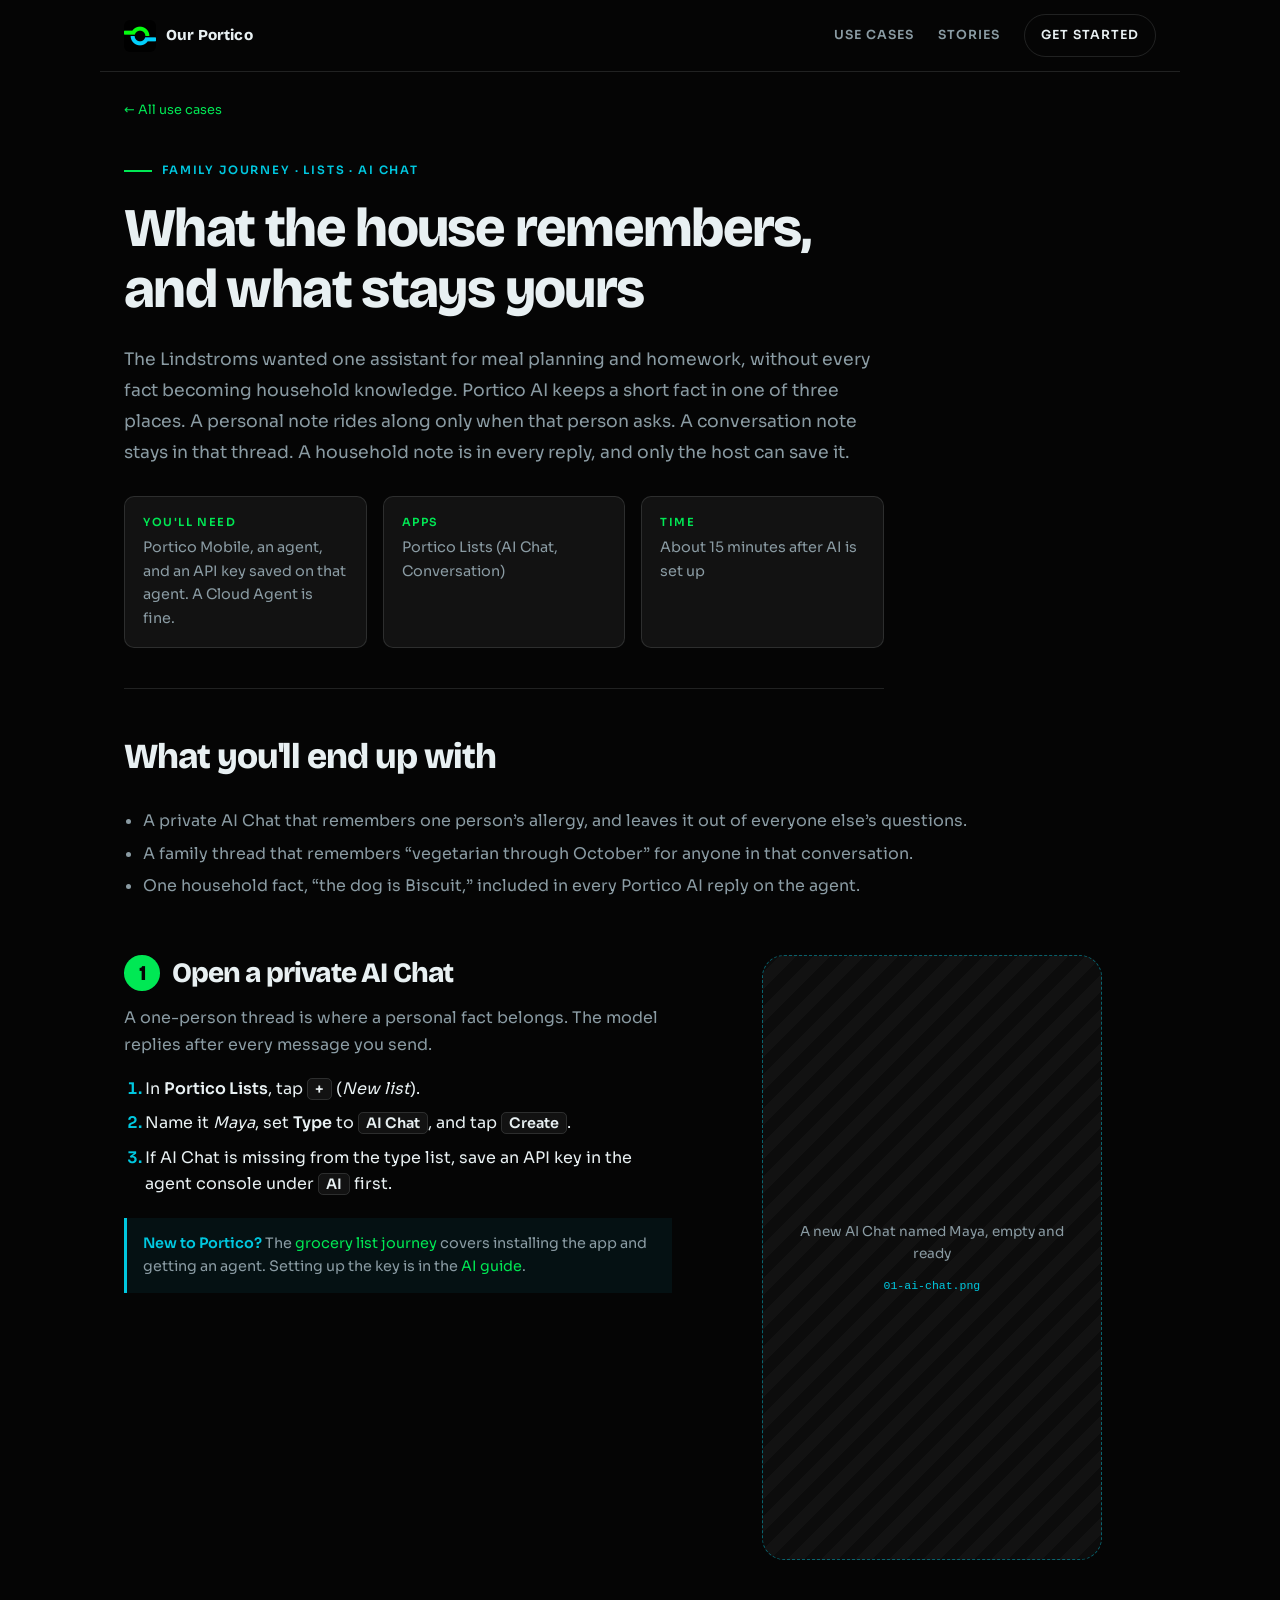
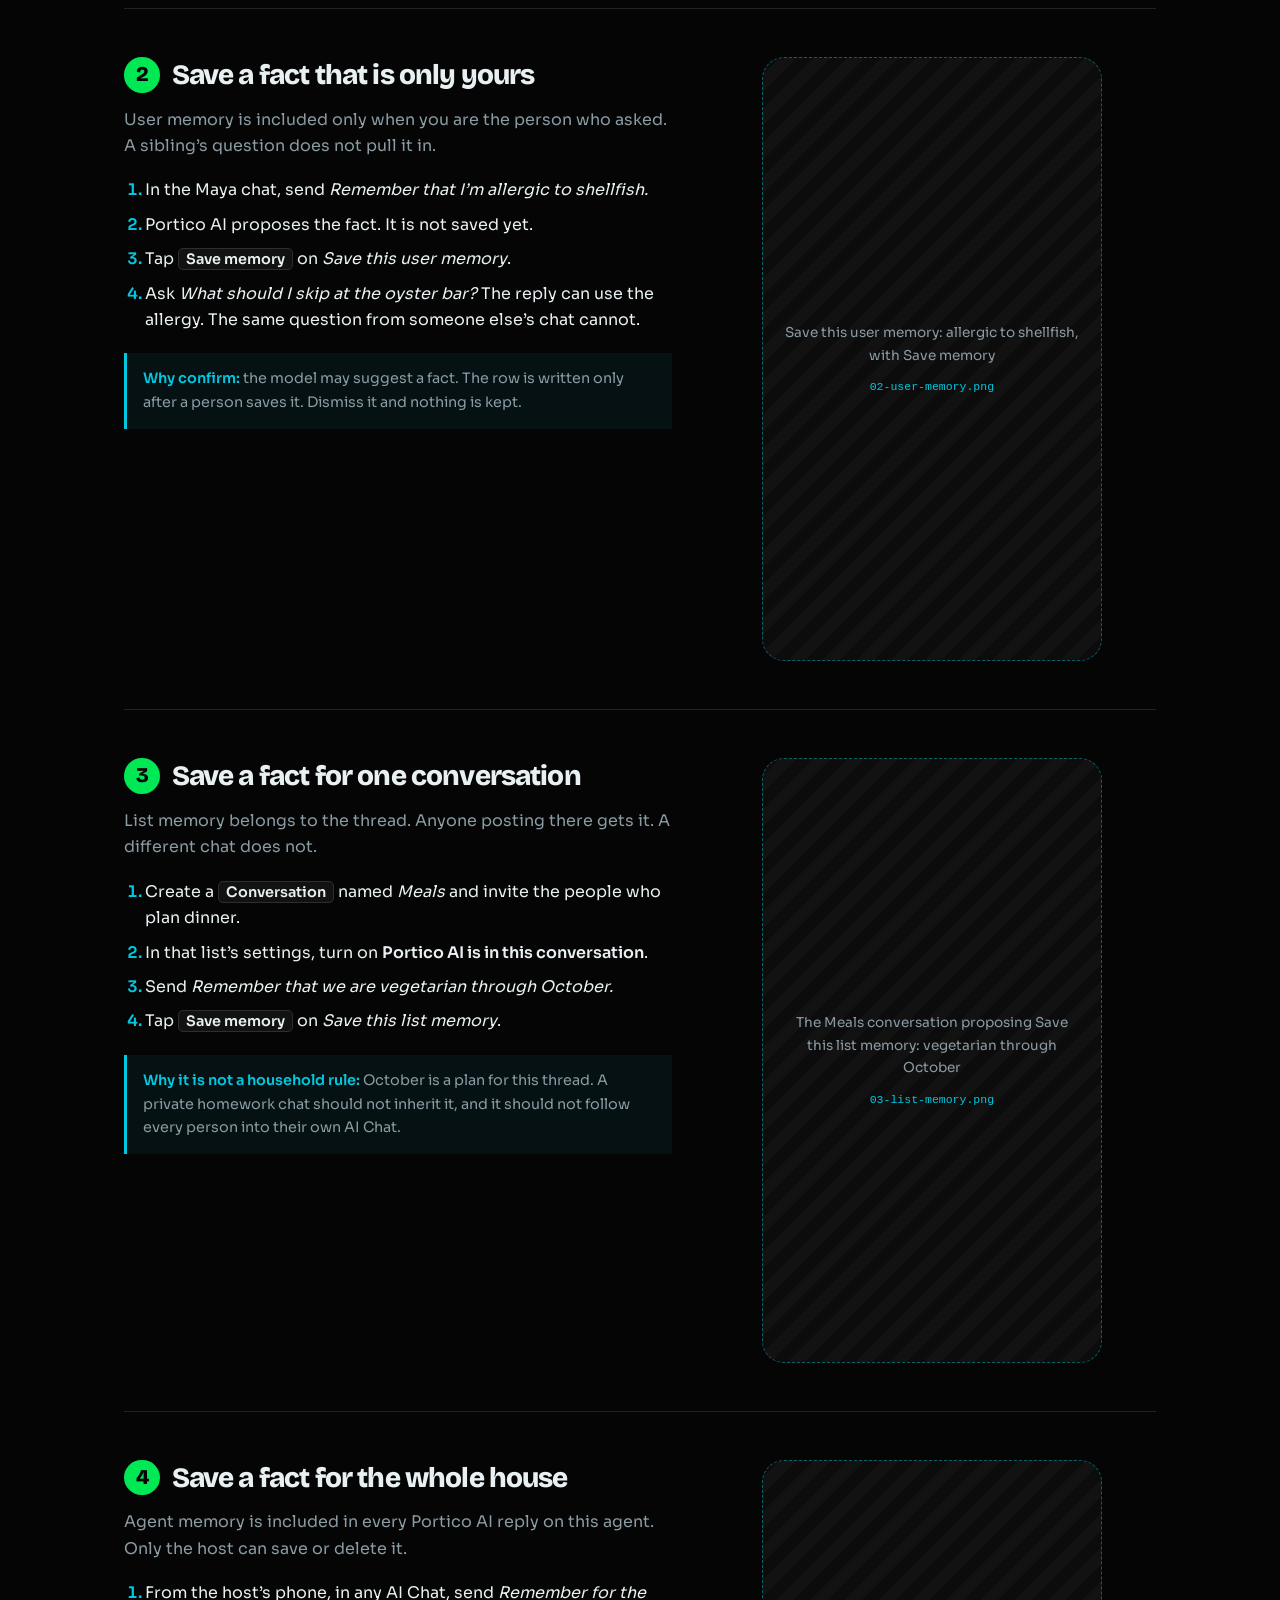
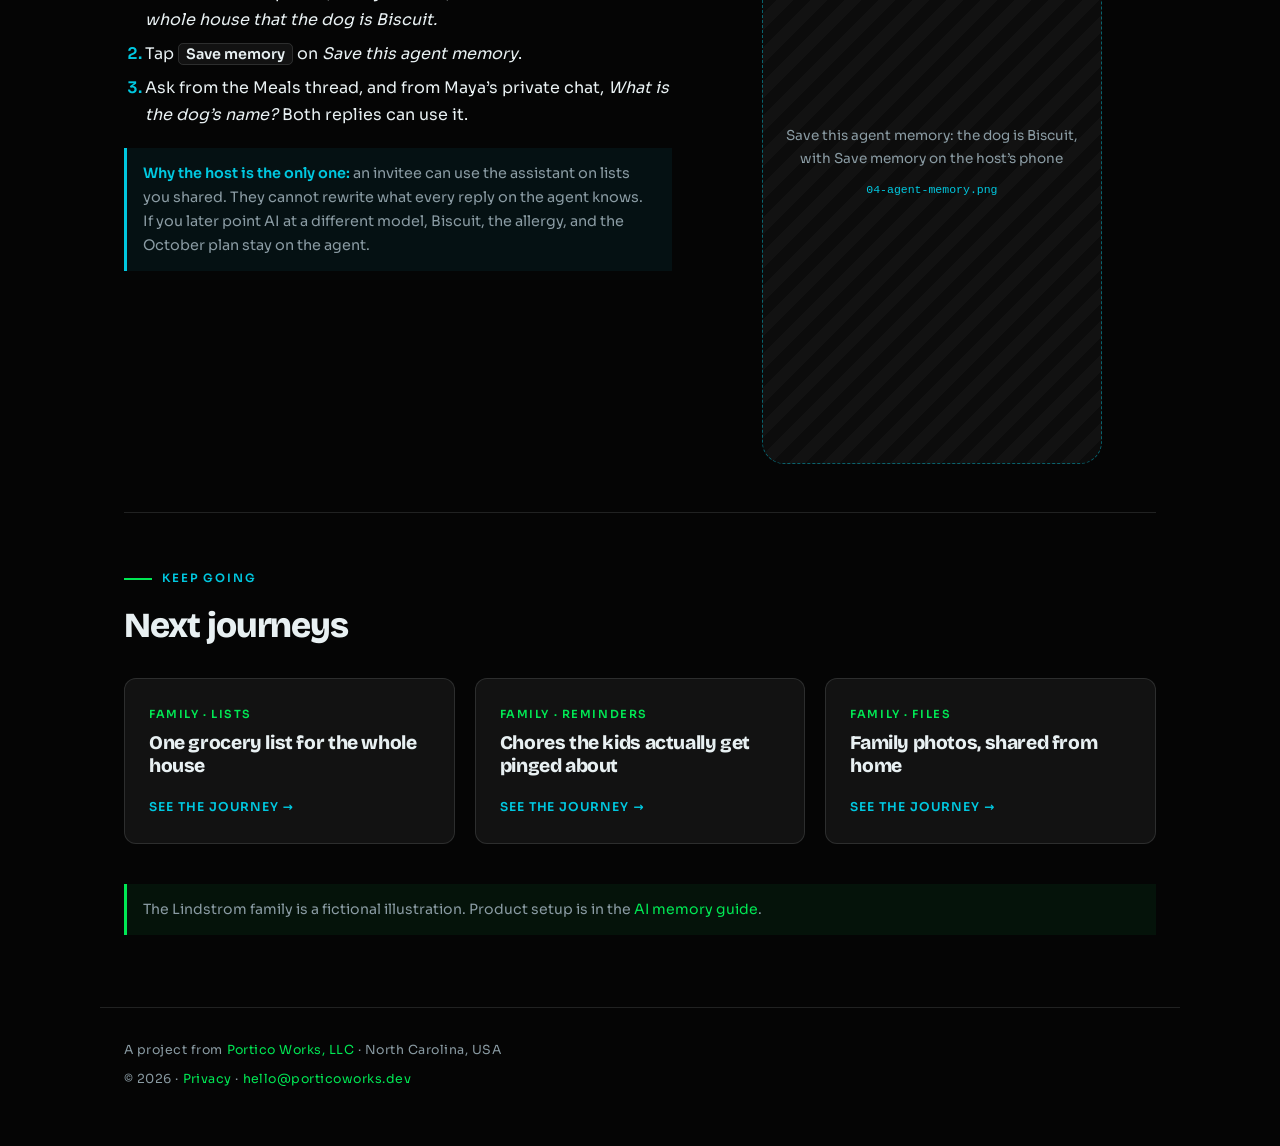
==== journeys/ai-memory/index.html @ cf373466 "Add AI memory journey and update index with new use case details - Introduced a new journey page for" ====
<!doctype html>
<html lang="en">
  <head>
    <meta charset="utf-8">
    <meta name="viewport" content="width=device-width, initial-scale=1, viewport-fit=cover">
    <meta name="description" content="How the Lindstroms keep Portico AI memory in three places: a fact for one person, a fact for one conversation, and a fact for the whole household.">
    <meta name="theme-color" content="#050505">
    <meta property="og:title" content="What the house remembers, and what stays yours — Our Portico">
    <meta property="og:url" content="https://ourportico.com/journeys/ai-memory/">
    <meta property="og:image" content="https://ourportico.com/logo.png">
    <title>What the house remembers, and what stays yours — Our Portico</title>
    <link rel="icon" href="../../favicon.ico" sizes="32x32">
    <link rel="icon" href="../../favicon.svg" type="image/svg+xml">
    <link rel="apple-touch-icon" href="../../apple-touch-icon.png" sizes="180x180">
    <link rel="stylesheet" href="../../styles.css">
    <link rel="preconnect" href="https://fonts.googleapis.com">
    <link rel="preconnect" href="https://fonts.gstatic.com" crossorigin>
    <link href="https://fonts.googleapis.com/css2?family=Bricolage+Grotesque:opsz,wght@12..96,600;12..96,800&family=Sora:wght@400;500;600&display=swap" rel="stylesheet">
  </head>
  <body>
    <header class="site-header">
      <div class="brand-cluster">
        <a class="wordmark-logo" href="https://api.porticoworks.dev/app/#/login" aria-label="Sign in to Portico">
          <img class="brand-logo" src="../../logo.png" width="32" height="32" alt="">
        </a>
        <a class="wordmark" href="../../" aria-label="Our Portico">
          <span>Our Portico</span>
        </a>
      </div>
      <nav aria-label="Main navigation">
        <a href="../../#uses">Use cases</a>
        <a href="../../#stories">Stories</a>
        <a class="nav-cta" href="https://web.porticoworks.dev/start/">Get started</a>
      </nav>
    </header>

    <main id="top">
      <p class="crumb"><a class="text-link" href="../../#uses">← All use cases</a></p>

      <section class="journey-hero" aria-labelledby="journey-title">
        <p class="eyebrow">Family journey · Lists · AI Chat</p>
        <h1 id="journey-title">What the house remembers, and what stays yours</h1>
        <p class="hero-lede">
          The Lindstroms wanted one assistant for meal planning and homework, without every fact becoming household
          knowledge. Portico AI keeps a short fact in one of three places. A personal note rides along only when that
          person asks. A conversation note stays in that thread. A household note is in every reply, and only the host
          can save it.
        </p>
        <ul class="journey-facts">
          <li><strong>You'll need</strong>Portico Mobile, an agent, and an API key saved on that agent. A Cloud Agent is fine.</li>
          <li><strong>Apps</strong>Portico Lists (AI Chat, Conversation)</li>
          <li><strong>Time</strong>About 15 minutes after AI is set up</li>
        </ul>
      </section>

      <section class="journey-outcome" aria-labelledby="outcome-title">
        <h2 id="outcome-title">What you'll end up with</h2>
        <ul>
          <li>A private AI Chat that remembers one person’s allergy, and leaves it out of everyone else’s questions.</li>
          <li>A family thread that remembers “vegetarian through October” for anyone in that conversation.</li>
          <li>One household fact, “the dog is Biscuit,” included in every Portico AI reply on the agent.</li>
        </ul>
      </section>

      <ol class="journey-steps">
        <li class="step">
          <div class="step-grid">
            <div>
              <h2>Open a private AI Chat</h2>
              <p class="step-why">A one-person thread is where a personal fact belongs. The model replies after every message you send.</p>
              <ol class="how">
                <li>In <strong>Portico Lists</strong>, tap <span class="ui">+</span> (<em>New list</em>).</li>
                <li>Name it <em>Maya</em>, set <strong>Type</strong> to <span class="ui">AI Chat</span>, and tap <span class="ui">Create</span>.</li>
                <li>If AI Chat is missing from the type list, save an API key in the agent console under <span class="ui">AI</span> first.</li>
              </ol>
              <p class="tip"><strong>New to Portico?</strong> The <a class="text-link" href="../grocery-list/">grocery list journey</a> covers installing the app and getting an agent. Setting up the key is in the <a class="text-link" href="https://web.porticoworks.dev/guides/#ai">AI guide</a>.</p>
            </div>
            <div class="shots">
              <figure class="shot" data-shot="01-ai-chat.png">
                <div class="shot-frame"><span class="shot-label">A new AI Chat named Maya, empty and ready</span><code>01-ai-chat.png</code></div>
              </figure>
            </div>
          </div>
        </li>

        <li class="step">
          <div class="step-grid">
            <div>
              <h2>Save a fact that is only yours</h2>
              <p class="step-why">User memory is included only when you are the person who asked. A sibling’s question does not pull it in.</p>
              <ol class="how">
                <li>In the Maya chat, send <em>Remember that I’m allergic to shellfish.</em></li>
                <li>Portico AI proposes the fact. It is not saved yet.</li>
                <li>Tap <span class="ui">Save memory</span> on <em>Save this user memory</em>.</li>
                <li>Ask <em>What should I skip at the oyster bar?</em> The reply can use the allergy. The same question from someone else’s chat cannot.</li>
              </ol>
              <p class="tip"><strong>Why confirm:</strong> the model may suggest a fact. The row is written only after a person saves it. Dismiss it and nothing is kept.</p>
            </div>
            <div class="shots">
              <figure class="shot" data-shot="02-user-memory.png">
                <div class="shot-frame"><span class="shot-label">Save this user memory: allergic to shellfish, with Save memory</span><code>02-user-memory.png</code></div>
              </figure>
            </div>
          </div>
        </li>

        <li class="step">
          <div class="step-grid">
            <div>
              <h2>Save a fact for one conversation</h2>
              <p class="step-why">List memory belongs to the thread. Anyone posting there gets it. A different chat does not.</p>
              <ol class="how">
                <li>Create a <span class="ui">Conversation</span> named <em>Meals</em> and invite the people who plan dinner.</li>
                <li>In that list’s settings, turn on <strong>Portico AI is in this conversation</strong>.</li>
                <li>Send <em>Remember that we are vegetarian through October.</em></li>
                <li>Tap <span class="ui">Save memory</span> on <em>Save this list memory</em>.</li>
              </ol>
              <p class="tip"><strong>Why it is not a household rule:</strong> October is a plan for this thread. A private homework chat should not inherit it, and it should not follow every person into their own AI Chat.</p>
            </div>
            <div class="shots">
              <figure class="shot" data-shot="03-list-memory.png">
                <div class="shot-frame"><span class="shot-label">The Meals conversation proposing Save this list memory: vegetarian through October</span><code>03-list-memory.png</code></div>
              </figure>
            </div>
          </div>
        </li>

        <li class="step">
          <div class="step-grid">
            <div>
              <h2>Save a fact for the whole house</h2>
              <p class="step-why">Agent memory is included in every Portico AI reply on this agent. Only the host can save or delete it.</p>
              <ol class="how">
                <li>From the host’s phone, in any AI Chat, send <em>Remember for the whole house that the dog is Biscuit.</em></li>
                <li>Tap <span class="ui">Save memory</span> on <em>Save this agent memory</em>.</li>
                <li>Ask from the Meals thread, and from Maya’s private chat, <em>What is the dog’s name?</em> Both replies can use it.</li>
              </ol>
              <p class="tip"><strong>Why the host is the only one:</strong> an invitee can use the assistant on lists you shared. They cannot rewrite what every reply on the agent knows. If you later point AI at a different model, Biscuit, the allergy, and the October plan stay on the agent.</p>
            </div>
            <div class="shots">
              <figure class="shot" data-shot="04-agent-memory.png">
                <div class="shot-frame"><span class="shot-label">Save this agent memory: the dog is Biscuit, with Save memory on the host’s phone</span><code>04-agent-memory.png</code></div>
              </figure>
            </div>
          </div>
        </li>
      </ol>

      <section class="journey-more" aria-labelledby="more-title">
        <p class="section-kicker">Keep going</p>
        <h2 id="more-title">Next journeys</h2>
        <div class="uses-grid">
          <a class="use-card" href="../grocery-list/">
            <p class="use-tag">Family · Lists</p>
            <h4>One grocery list for the whole house</h4>
            <span class="use-link">See the journey →</span>
          </a>
          <a class="use-card" href="../chores/">
            <p class="use-tag">Family · Reminders</p>
            <h4>Chores the kids actually get pinged about</h4>
            <span class="use-link">See the journey →</span>
          </a>
          <a class="use-card" href="../family-photos/">
            <p class="use-tag">Family · Files</p>
            <h4>Family photos, shared from home</h4>
            <span class="use-link">See the journey →</span>
          </a>
        </div>
        <p class="disclaimer" role="note">The Lindstrom family is a fictional illustration. Product setup is in the <a class="text-link" href="https://web.porticoworks.dev/guides/#memory">AI memory guide</a>.</p>
      </section>
    </main>

    <footer class="site-footer">
      <p>A project from <a class="text-link" href="https://porticoworks.dev/">Portico Works, LLC</a> · North Carolina, USA</p>
      <p>
        © <span id="year">2026</span>
        · <a class="text-link" href="https://porticoworks.dev/privacy">Privacy</a>
        · <a class="text-link" href="mailto:hello@porticoworks.dev">hello@porticoworks.dev</a>
      </p>
    </footer>

    <script src="../journey.js"></script>
  </body>
</html>
---- styles.css ----
:root {
  --ink: #e8f0f2;
  --muted: #8a9ba3;
  --deep: #050505;
  --surface: #0c0c0c;
  --panel: #121212;
  --green: #00e854;
  --cyan: #00c8e0;
  --line: rgba(232, 240, 242, 0.12);
}

* { box-sizing: border-box; }
html { scroll-behavior: smooth; }
body {
  margin: 0;
  color: var(--ink);
  background: var(--deep);
  font-family: Sora, system-ui, sans-serif;
  font-size: 16px;
  line-height: 1.65;
}
a { color: inherit; }
strong { color: var(--ink); font-weight: 600; }

.site-header {
  max-width: 1080px;
  margin-inline: auto;
  min-height: 72px;
  display: flex;
  align-items: center;
  justify-content: space-between;
  padding: 0 24px;
  border-bottom: 1px solid var(--line);
}
.brand-cluster {
  display: inline-flex;
  align-items: center;
  gap: 10px;
}
.wordmark-logo {
  display: inline-flex;
  border-radius: 6px;
  text-decoration: none;
}
.wordmark-logo:focus-visible {
  outline: 2px solid var(--cyan);
  outline-offset: 2px;
}
.wordmark {
  display: inline-flex;
  align-items: center;
  gap: 10px;
  font-family: "Bricolage Grotesque", Sora, sans-serif;
  font-weight: 800;
  font-size: .95rem;
  letter-spacing: .01em;
  text-decoration: none;
}
.wordmark:hover span {
  color: var(--cyan);
}
.brand-logo {
  display: block;
  border-radius: 6px;
  flex-shrink: 0;
}
nav {
  display: flex;
  align-items: center;
  gap: 24px;
}
nav a {
  font-size: .78rem;
  font-weight: 600;
  letter-spacing: .08em;
  text-decoration: none;
  text-transform: uppercase;
  color: var(--muted);
}
nav a:hover, nav a:focus-visible { color: var(--green); }
.nav-cta {
  padding: 10px 16px;
  border: 1px solid var(--line);
  border-radius: 100px;
  color: var(--ink);
}
.nav-cta:hover, .nav-cta:focus-visible {
  border-color: var(--cyan);
  color: var(--cyan);
}

main {
  max-width: 1080px;
  margin-inline: auto;
  padding: 0 24px 72px;
}

.hero {
  max-width: 720px;
  padding: 64px 0 56px;
  border-bottom: 1px solid var(--line);
}
.eyebrow, .section-kicker {
  margin: 0 0 18px;
  font-size: .72rem;
  font-weight: 600;
  letter-spacing: .16em;
  text-transform: uppercase;
  color: var(--cyan);
}
.eyebrow::before, .section-kicker::before {
  content: "";
  display: inline-block;
  width: 28px;
  margin-right: 10px;
  border-top: 2px solid var(--green);
  vertical-align: middle;
}
h1, h2, h3 {
  font-family: "Bricolage Grotesque", Sora, sans-serif;
  font-weight: 800;
  line-height: 1.12;
  letter-spacing: -.03em;
}
h1 {
  margin: 0 0 24px;
  font-size: clamp(2.2rem, 5vw, 3.4rem);
}
h2 {
  margin: 0 0 32px;
  font-size: clamp(1.6rem, 3vw, 2.2rem);
}
.hero-lede {
  margin: 0 0 20px;
  color: var(--muted);
  font-size: 1.08rem;
  line-height: 1.8;
}
.disclaimer {
  margin: 0;
  padding: 14px 16px;
  border-left: 3px solid var(--green);
  background: rgba(0, 232, 84, 0.06);
  color: var(--muted);
  font-size: .88rem;
}

.architecture {
  padding: 72px 0;
  border-bottom: 1px solid var(--line);
}
.arch-intro {
  max-width: 720px;
  margin: -12px 0 32px;
  color: var(--muted);
  font-size: 1.08rem;
  line-height: 1.8;
}
.arch-art {
  display: grid;
  grid-template-columns: repeat(2, 1fr);
  gap: 20px;
  margin-bottom: 20px;
}
.arch-art figure {
  margin: 0;
}
.arch-art img {
  display: block;
  width: 100%;
  height: auto;
  border-radius: 12px;
}
.arch-art figcaption {
  margin-top: 10px;
  color: var(--muted);
  font-size: .88rem;
}
.arch-grid {
  display: grid;
  grid-template-columns: repeat(3, 1fr);
  gap: 20px;
}
.arch-more {
  margin: 28px 0 0;
}
.arch-card {
  padding: 28px 24px;
  background: var(--panel);
  border: 1px solid var(--line);
  border-radius: 12px;
}
.arch-label {
  margin: 0 0 8px;
  font-size: .72rem;
  font-weight: 600;
  letter-spacing: .14em;
  text-transform: uppercase;
  color: var(--green);
}
.arch-card h3 {
  margin: 0 0 12px;
  font-size: 1.25rem;
}
.arch-card p {
  margin: 0;
  color: var(--muted);
  font-size: .95rem;
}
.arch-card p + p {
  margin-top: 0.75rem;
}

.stories {
  padding: 72px 0;
}
.story-card {
  margin-bottom: 32px;
  padding: 36px 32px;
  background: var(--surface);
  border: 1px solid var(--line);
  border-radius: 16px;
}
.story-card:last-child { margin-bottom: 0; }
.story-app {
  margin: 0 0 10px;
  font-size: .72rem;
  font-weight: 600;
  letter-spacing: .14em;
  text-transform: uppercase;
  color: var(--cyan);
}
.story-header h3 {
  margin: 0 0 24px;
  font-size: clamp(1.3rem, 2.5vw, 1.75rem);
  max-width: 36ch;
}
.story-quote {
  margin: 0;
  padding: 0;
  border: none;
}
.story-quote p {
  margin: 0 0 1.1rem;
  color: var(--muted);
  font-size: 1.02rem;
  line-height: 1.8;
}
.story-quote p:last-child { margin-bottom: 0; }
.story-meta {
  display: flex;
  flex-wrap: wrap;
  gap: 8px 24px;
  margin-top: 28px;
  padding-top: 20px;
  border-top: 1px solid var(--line);
  font-size: .75rem;
  letter-spacing: .04em;
  color: var(--muted);
  opacity: .85;
}

.closing-cta {
  max-width: 640px;
  padding: 56px 0 0;
  border-top: 1px solid var(--line);
}
.closing-cta p {
  margin: 0 0 28px;
  color: var(--muted);
  font-size: 1.05rem;
}
.cta-actions {
  display: flex;
  flex-wrap: wrap;
  gap: 16px 20px;
}
.button {
  display: inline-flex;
  align-items: center;
  justify-content: center;
  min-height: 48px;
  padding: 12px 22px;
  border-radius: 4px;
  font-size: .76rem;
  font-weight: 600;
  letter-spacing: .08em;
  text-decoration: none;
  text-transform: uppercase;
  transition: transform .2s ease, background .2s ease, color .2s ease, border-color .2s ease;
}
.button:hover, .button:focus-visible { transform: translateY(-2px); }
.button-primary {
  color: var(--deep);
  background: var(--green);
}
.button-primary:hover { background: var(--cyan); }
.button-light {
  border: 1px solid var(--cyan);
  color: var(--cyan);
}
.button-light:hover {
  color: var(--deep);
  background: var(--cyan);
}

.site-footer {
  max-width: 1080px;
  margin-inline: auto;
  padding: 32px 24px 48px;
  border-top: 1px solid var(--line);
  font-size: .78rem;
  letter-spacing: .04em;
  color: var(--muted);
}
.site-footer p { margin: 0 0 8px; }
.text-link {
  color: var(--green);
  text-decoration: none;
  text-underline-offset: 3px;
}
.text-link:hover, .text-link:focus-visible { color: var(--cyan); }

.uses {
  padding: 72px 0;
  border-bottom: 1px solid var(--line);
}
.uses-intro {
  max-width: 640px;
  margin: -12px 0 40px;
  color: var(--muted);
}
.uses-group + .uses-group { margin-top: 48px; }
.uses-group-title {
  margin: 0 0 18px;
  font-size: 1.2rem;
  letter-spacing: -.01em;
}
.uses-grid {
  display: grid;
  grid-template-columns: repeat(3, 1fr);
  gap: 20px;
}
.use-card {
  display: flex;
  flex-direction: column;
  padding: 26px 24px;
  background: var(--panel);
  border: 1px solid var(--line);
  border-radius: 12px;
  text-decoration: none;
  transition: border-color .2s ease, transform .2s ease;
}
.use-card:hover, .use-card:focus-visible {
  border-color: var(--cyan);
  transform: translateY(-2px);
}
.use-card .use-tag {
  margin: 0 0 8px;
  font-size: .7rem;
  font-weight: 600;
  letter-spacing: .14em;
  text-transform: uppercase;
  color: var(--green);
}
.use-card h4 {
  margin: 0 0 10px;
  font-family: "Bricolage Grotesque", Sora, sans-serif;
  font-size: 1.2rem;
  font-weight: 800;
  line-height: 1.2;
  letter-spacing: -.02em;
}
.use-card p {
  margin: 0 0 16px;
  color: var(--muted);
  font-size: .93rem;
}
.use-needs {
  margin-top: auto !important;
  font-size: .78rem !important;
  opacity: .85;
}
.use-link {
  margin-top: 10px;
  font-size: .76rem;
  font-weight: 600;
  letter-spacing: .08em;
  text-transform: uppercase;
  color: var(--cyan);
}

.stories-disclaimer { margin: -12px 0 32px; }

/* Journey pages */
.crumb {
  margin: 28px 0 0;
  font-size: .8rem;
}
.journey-hero {
  max-width: 760px;
  padding: 40px 0 40px;
  border-bottom: 1px solid var(--line);
}
.journey-facts {
  display: grid;
  grid-template-columns: repeat(3, 1fr);
  gap: 16px;
  margin: 28px 0 0;
  padding: 0;
  list-style: none;
}
.journey-facts li {
  padding: 16px 18px;
  background: var(--panel);
  border: 1px solid var(--line);
  border-radius: 10px;
  font-size: .9rem;
  color: var(--muted);
}
.journey-facts strong {
  display: block;
  margin-bottom: 4px;
  font-size: .7rem;
  letter-spacing: .14em;
  text-transform: uppercase;
  color: var(--green);
}
.journey-outcome {
  padding: 48px 0 8px;
}
.journey-outcome ul {
  margin: 0;
  padding-left: 1.2rem;
  color: var(--muted);
}
.journey-outcome li + li { margin-top: 6px; }
.journey-steps {
  margin: 0;
  padding: 0;
  list-style: none;
  counter-reset: step;
}
.step {
  padding: 48px 0;
  border-bottom: 1px solid var(--line);
  counter-increment: step;
}
.step:last-child { border-bottom: none; }
.step-grid {
  display: grid;
  grid-template-columns: 1.1fr .9fr;
  gap: 36px;
  align-items: start;
}
.step h2 {
  margin: 0 0 14px;
  font-size: clamp(1.35rem, 2.6vw, 1.75rem);
}
.step h2::before {
  content: counter(step);
  display: inline-flex;
  align-items: center;
  justify-content: center;
  width: 1.7em;
  height: 1.7em;
  margin-right: 12px;
  border-radius: 50%;
  background: var(--green);
  color: var(--deep);
  font-size: .75em;
  vertical-align: .12em;
}
.step-why {
  margin: 0 0 18px;
  color: var(--muted);
}
.how {
  margin: 0;
  padding-left: 1.3rem;
}
.how li { margin-bottom: 8px; }
.how li::marker { color: var(--cyan); font-weight: 600; }
.ui {
  padding: 1px 7px;
  border: 1px solid var(--line);
  border-radius: 5px;
  background: var(--panel);
  color: var(--ink);
  font-size: .9em;
  font-weight: 600;
  white-space: nowrap;
}
.tip {
  margin: 20px 0 0;
  padding: 14px 16px;
  border-left: 3px solid var(--cyan);
  background: rgba(0, 200, 224, 0.06);
  color: var(--muted);
  font-size: .9rem;
}
.tip strong { color: var(--cyan); }
.shots {
  display: grid;
  gap: 18px;
}
.shot {
  margin: 0;
  max-width: 340px;
  justify-self: center;
  width: 100%;
}
.shot.wide { max-width: none; }
.shot-frame {
  display: flex;
  flex-direction: column;
  align-items: center;
  justify-content: center;
  gap: 10px;
  aspect-ratio: 9 / 16;
  padding: 20px;
  border: 1px dashed rgba(0, 200, 224, 0.45);
  border-radius: 22px;
  background: repeating-linear-gradient(135deg, var(--surface), var(--surface) 12px, var(--panel) 12px, var(--panel) 24px);
  text-align: center;
  color: var(--muted);
  font-size: .85rem;
}
.shot.wide .shot-frame { aspect-ratio: 16 / 10; border-radius: 12px; }
.shot-frame code {
  font-size: .72rem;
  color: var(--cyan);
}
.shot-img {
  display: block;
  width: 100%;
  height: auto;
  border: 1px solid var(--line);
  border-radius: 22px;
}
.shot.wide .shot-img { border-radius: 12px; }
.shot figcaption {
  margin-top: 8px;
  color: var(--muted);
  font-size: .8rem;
  text-align: center;
}
.journey-more {
  padding: 56px 0 0;
  border-top: 1px solid var(--line);
}
.journey-more .uses-grid { margin-bottom: 40px; }

@media (max-width: 860px) {
  .arch-grid { grid-template-columns: 1fr; }
  .arch-art { grid-template-columns: 1fr; }
  .uses-grid { grid-template-columns: 1fr; }
  .step-grid { grid-template-columns: 1fr; }
  .journey-facts { grid-template-columns: 1fr; }
}

@media (max-width: 640px) {
  nav a:not(.nav-cta) { display: none; }
  .hero { padding-top: 48px; }
  .story-card { padding: 28px 22px; }
  .cta-actions { flex-direction: column; align-items: stretch; }
  .button { justify-content: center; }
}

@media (prefers-reduced-motion: reduce) {
  html { scroll-behavior: auto; }
  .button, .use-card { transition: none; }
}
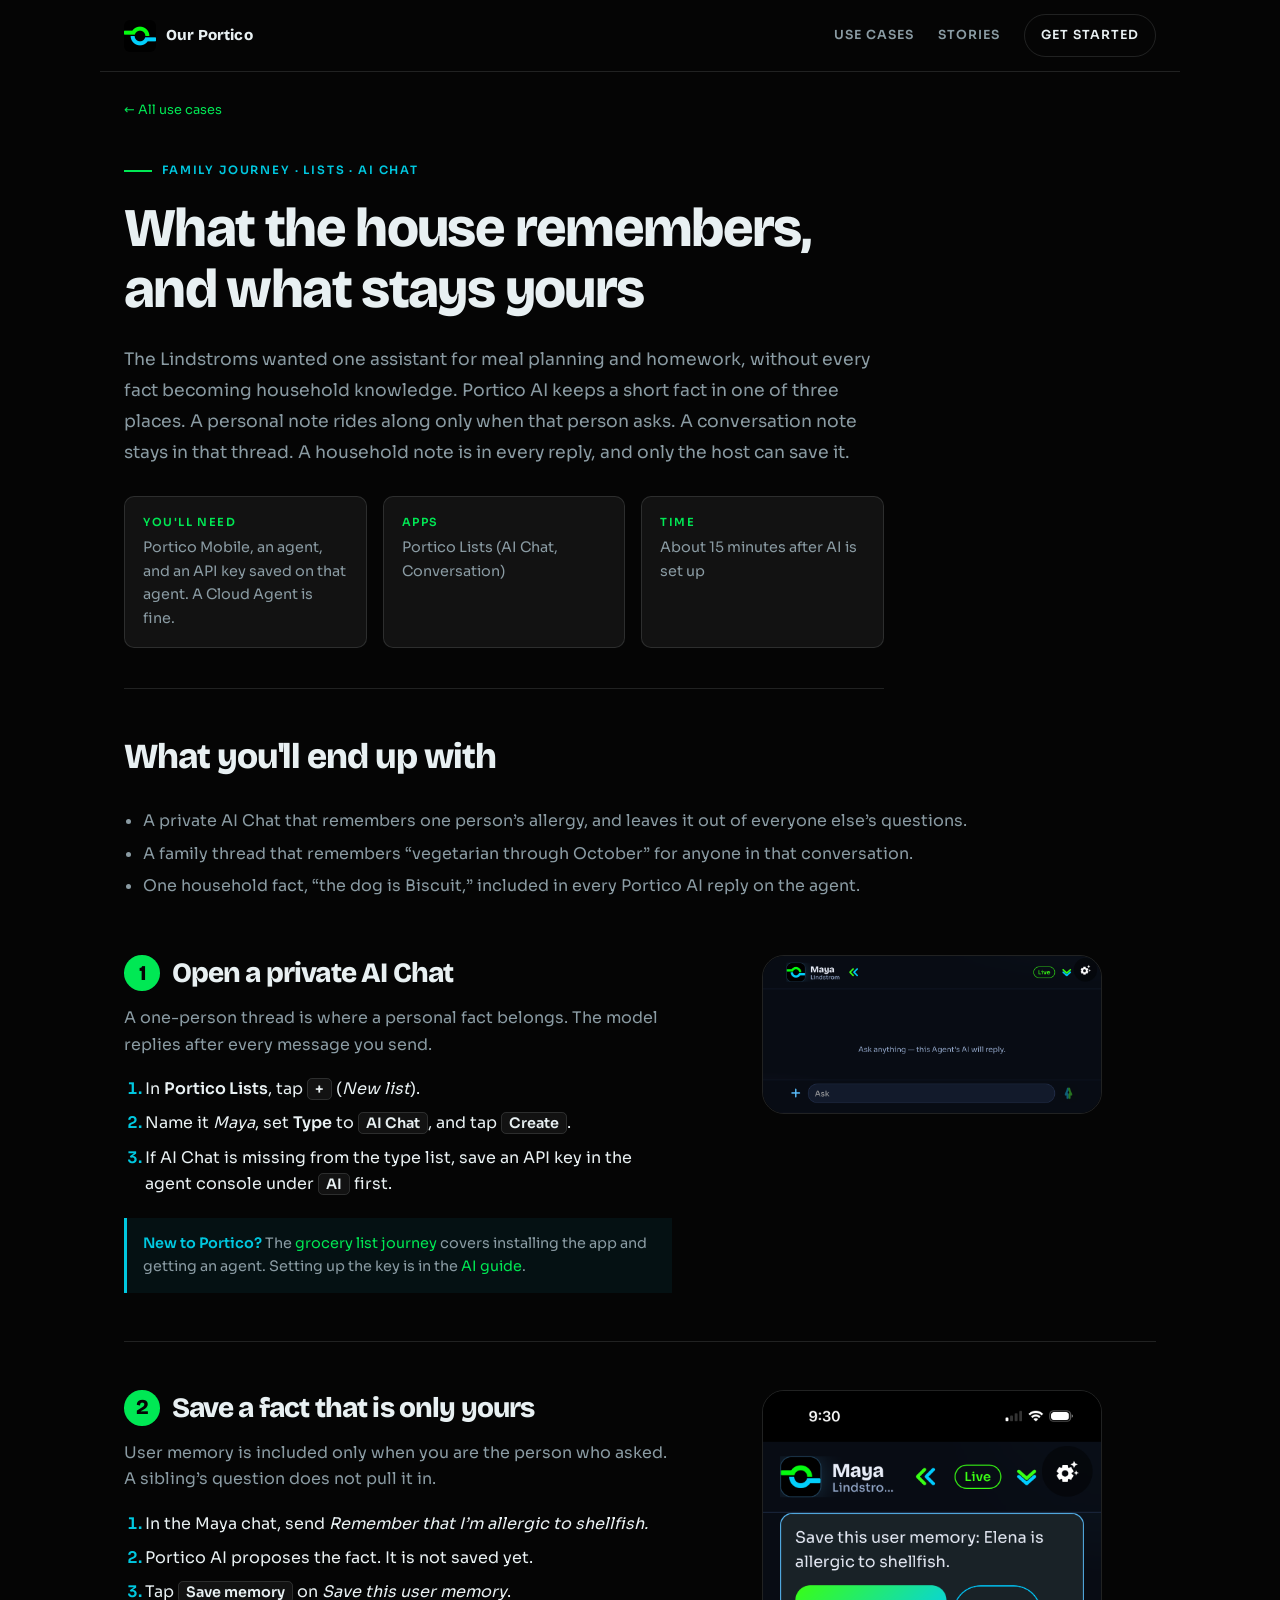
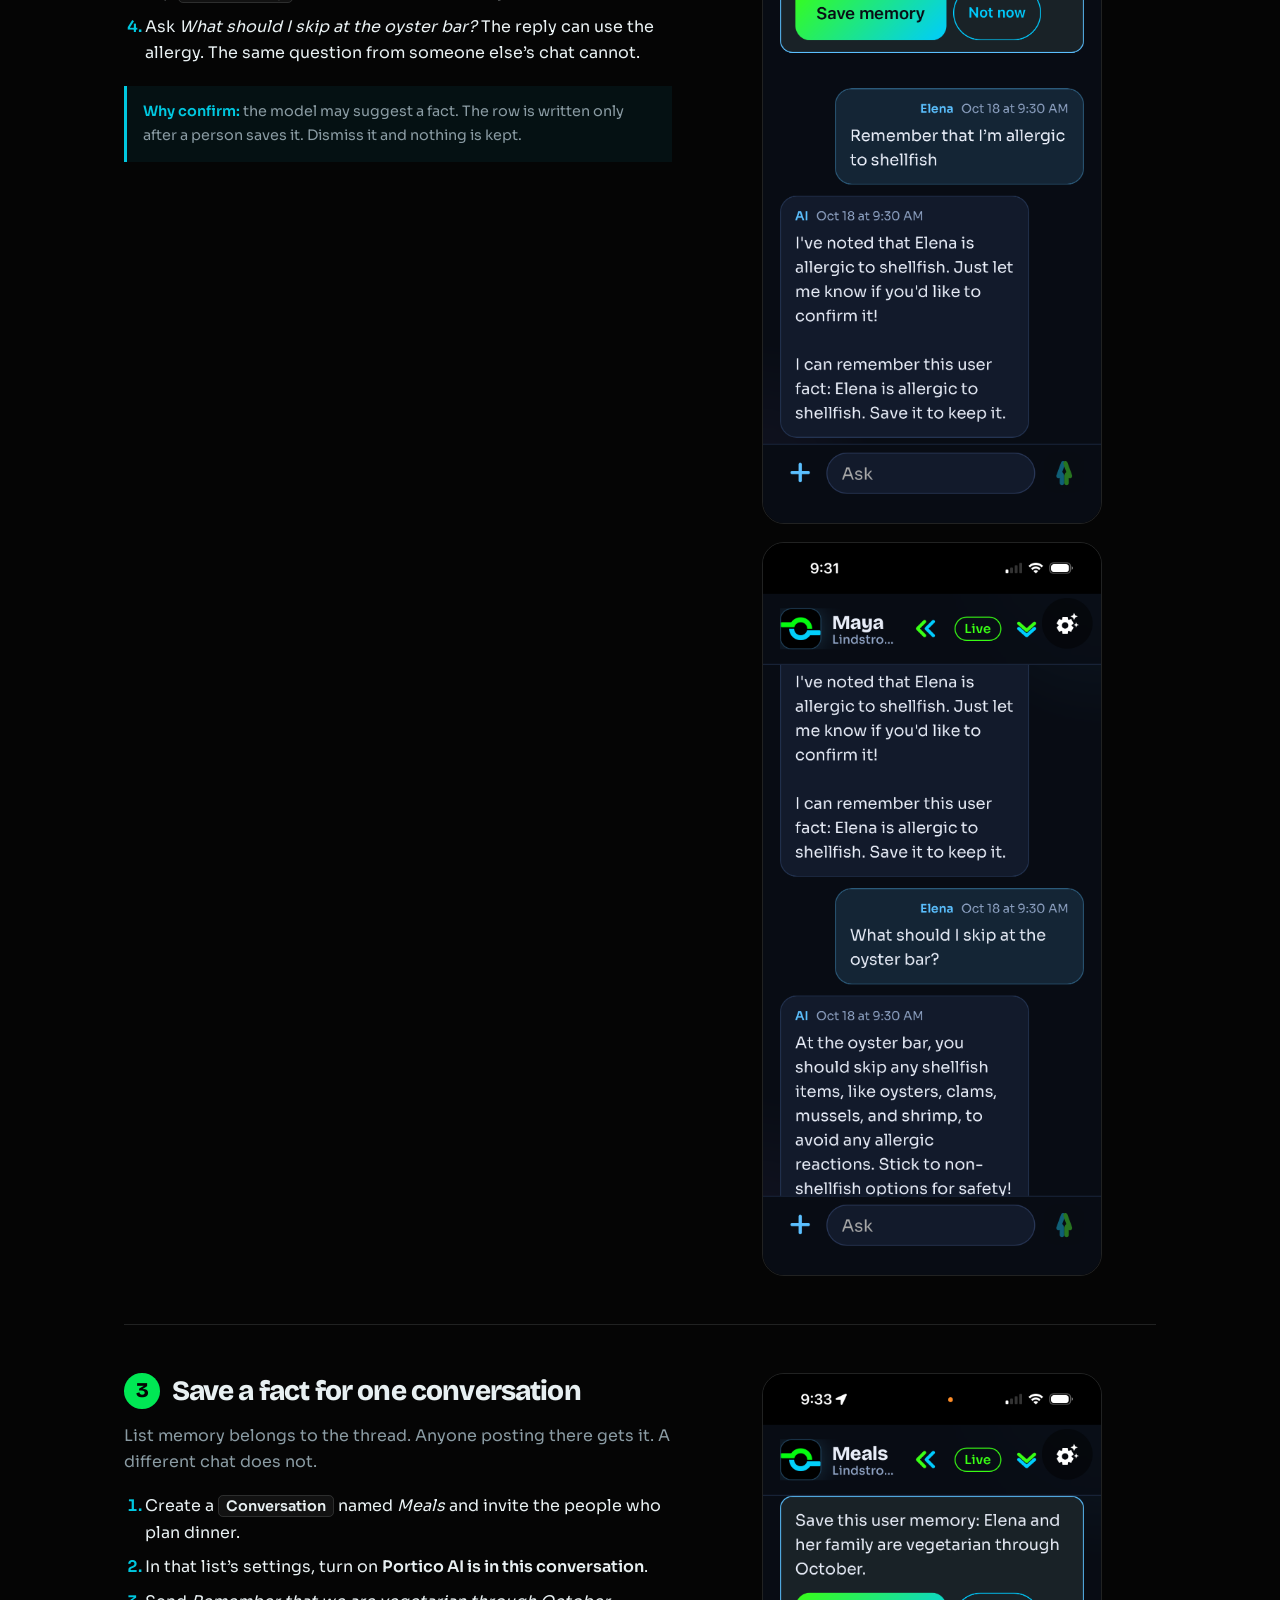
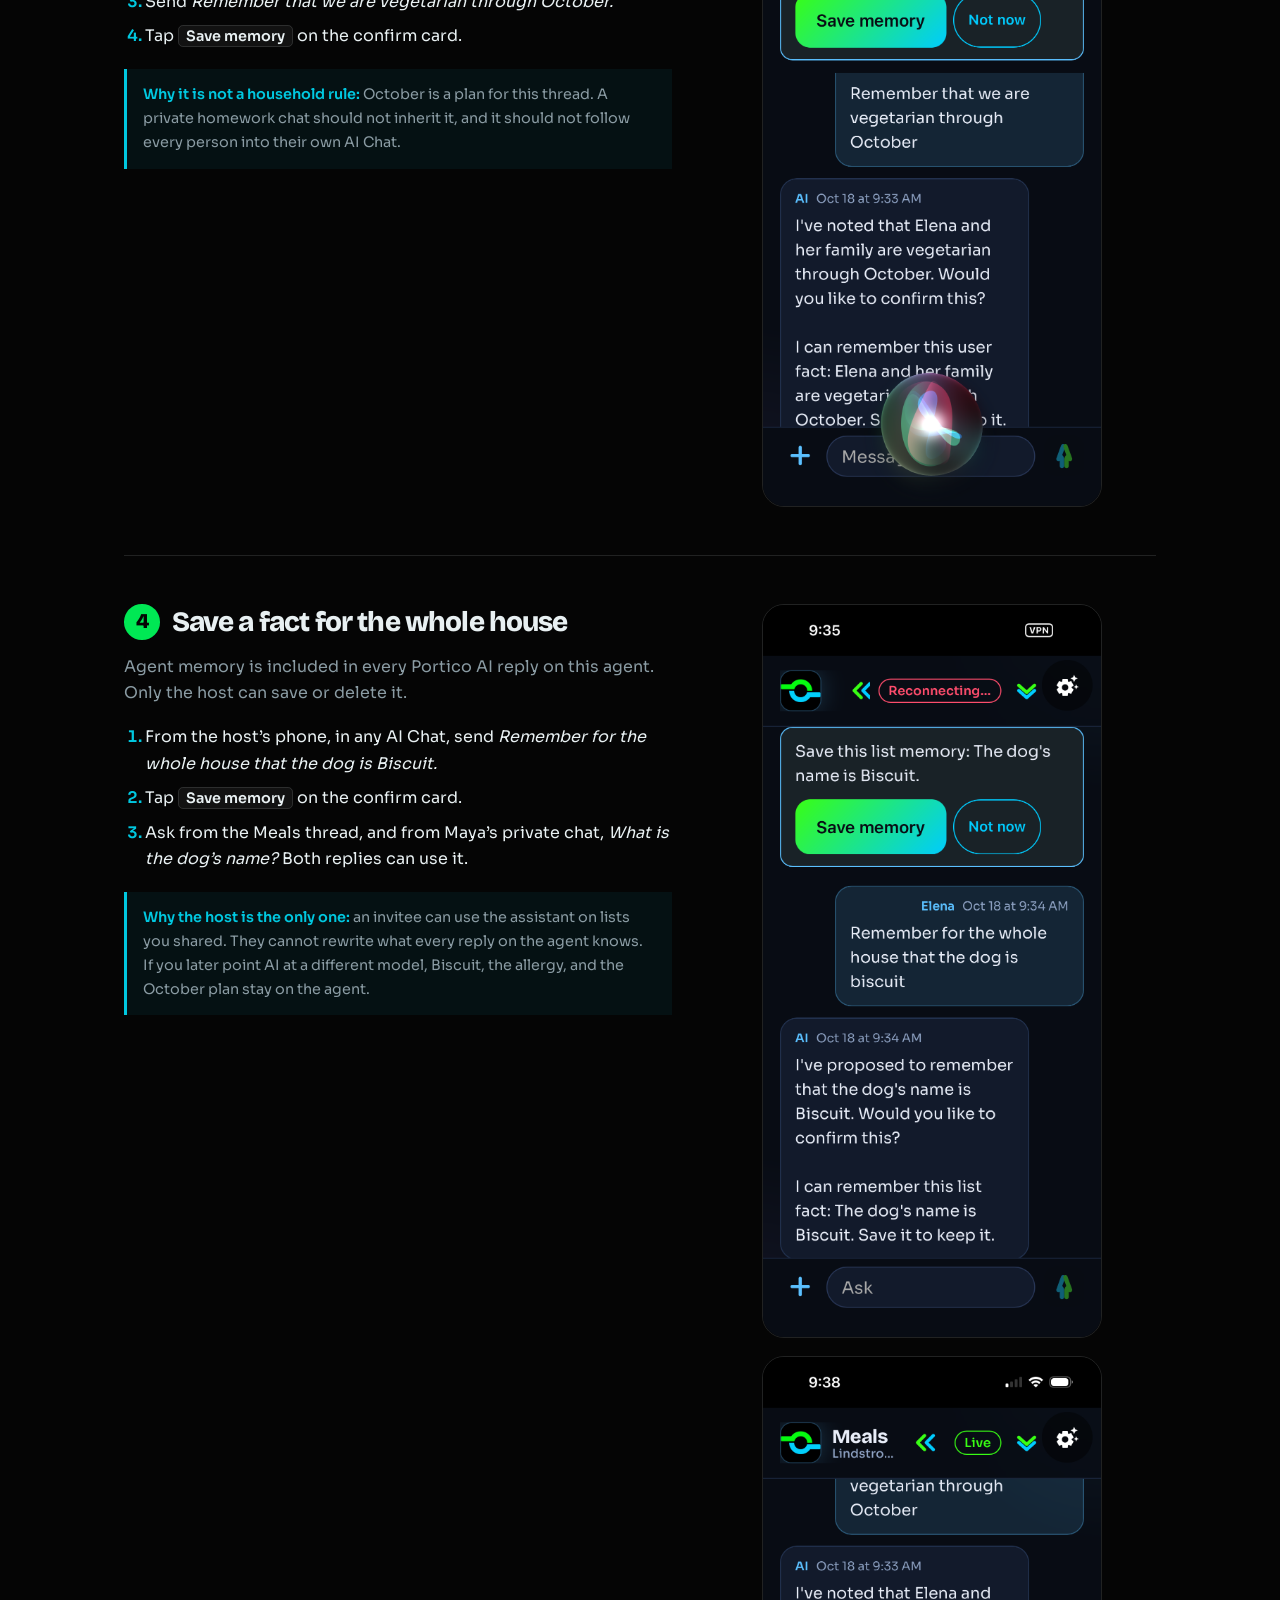
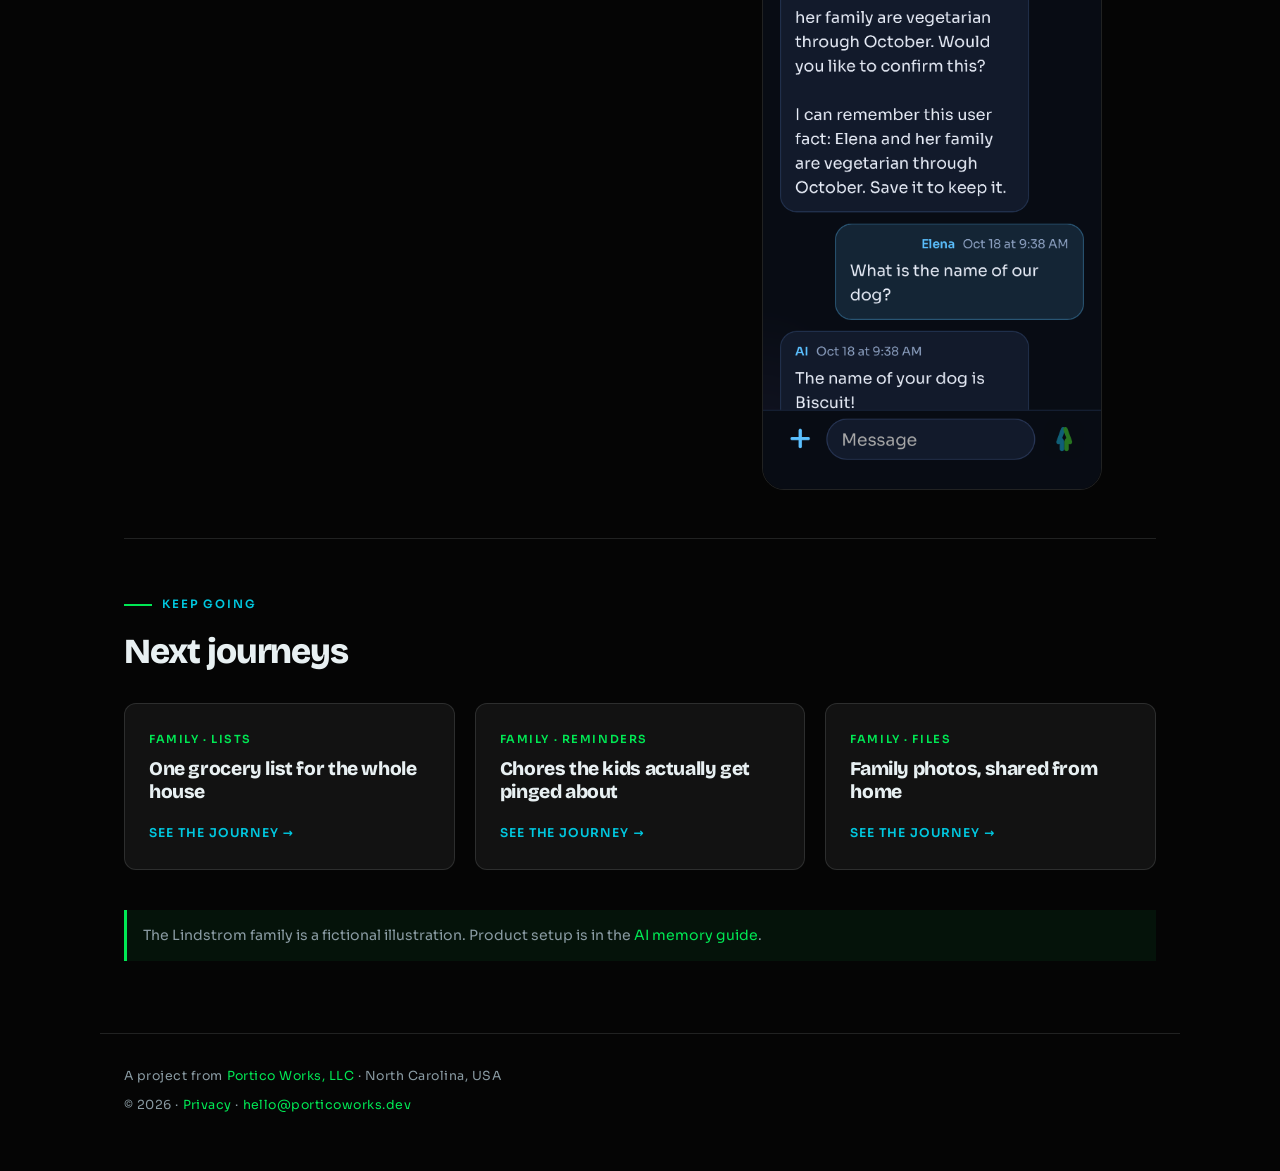
==== commit 7e4c57ac: "Enhance AI memory and chores journeys with updated descriptions and new images - Updated README.md t" ====
--- a/journeys/ai-memory/index.html
+++ b/journeys/ai-memory/index.html
@@ -98,7 +98,10 @@
             </div>
             <div class="shots">
               <figure class="shot" data-shot="02-user-memory.png">
-                <div class="shot-frame"><span class="shot-label">Save this user memory: allergic to shellfish, with Save memory</span><code>02-user-memory.png</code></div>
+                <div class="shot-frame"><span class="shot-label">Save this user memory: Elena is allergic to shellfish, with Save memory</span><code>02-user-memory.png</code></div>
+              </figure>
+              <figure class="shot" data-shot="02-oyster-bar.png">
+                <div class="shot-frame"><span class="shot-label">Maya answering what to skip at the oyster bar after the allergy was saved</span><code>02-oyster-bar.png</code></div>
               </figure>
             </div>
           </div>
@@ -113,13 +116,13 @@
                 <li>Create a <span class="ui">Conversation</span> named <em>Meals</em> and invite the people who plan dinner.</li>
                 <li>In that list’s settings, turn on <strong>Portico AI is in this conversation</strong>.</li>
                 <li>Send <em>Remember that we are vegetarian through October.</em></li>
-                <li>Tap <span class="ui">Save memory</span> on <em>Save this list memory</em>.</li>
+                <li>Tap <span class="ui">Save memory</span> on the confirm card.</li>
               </ol>
               <p class="tip"><strong>Why it is not a household rule:</strong> October is a plan for this thread. A private homework chat should not inherit it, and it should not follow every person into their own AI Chat.</p>
             </div>
             <div class="shots">
               <figure class="shot" data-shot="03-list-memory.png">
-                <div class="shot-frame"><span class="shot-label">The Meals conversation proposing Save this list memory: vegetarian through October</span><code>03-list-memory.png</code></div>
+                <div class="shot-frame"><span class="shot-label">The Meals conversation proposing Save this user memory: vegetarian through October</span><code>03-list-memory.png</code></div>
               </figure>
             </div>
           </div>
@@ -132,14 +135,17 @@
               <p class="step-why">Agent memory is included in every Portico AI reply on this agent. Only the host can save or delete it.</p>
               <ol class="how">
                 <li>From the host’s phone, in any AI Chat, send <em>Remember for the whole house that the dog is Biscuit.</em></li>
-                <li>Tap <span class="ui">Save memory</span> on <em>Save this agent memory</em>.</li>
+                <li>Tap <span class="ui">Save memory</span> on the confirm card.</li>
                 <li>Ask from the Meals thread, and from Maya’s private chat, <em>What is the dog’s name?</em> Both replies can use it.</li>
               </ol>
               <p class="tip"><strong>Why the host is the only one:</strong> an invitee can use the assistant on lists you shared. They cannot rewrite what every reply on the agent knows. If you later point AI at a different model, Biscuit, the allergy, and the October plan stay on the agent.</p>
             </div>
             <div class="shots">
               <figure class="shot" data-shot="04-agent-memory.png">
-                <div class="shot-frame"><span class="shot-label">Save this agent memory: the dog is Biscuit, with Save memory on the host’s phone</span><code>04-agent-memory.png</code></div>
+                <div class="shot-frame"><span class="shot-label">Save this list memory: the dog’s name is Biscuit, with Save memory</span><code>04-agent-memory.png</code></div>
+              </figure>
+              <figure class="shot" data-shot="04-meals-knows.png">
+                <div class="shot-frame"><span class="shot-label">The Meals thread answering that the dog is Biscuit</span><code>04-meals-knows.png</code></div>
               </figure>
             </div>
           </div>
